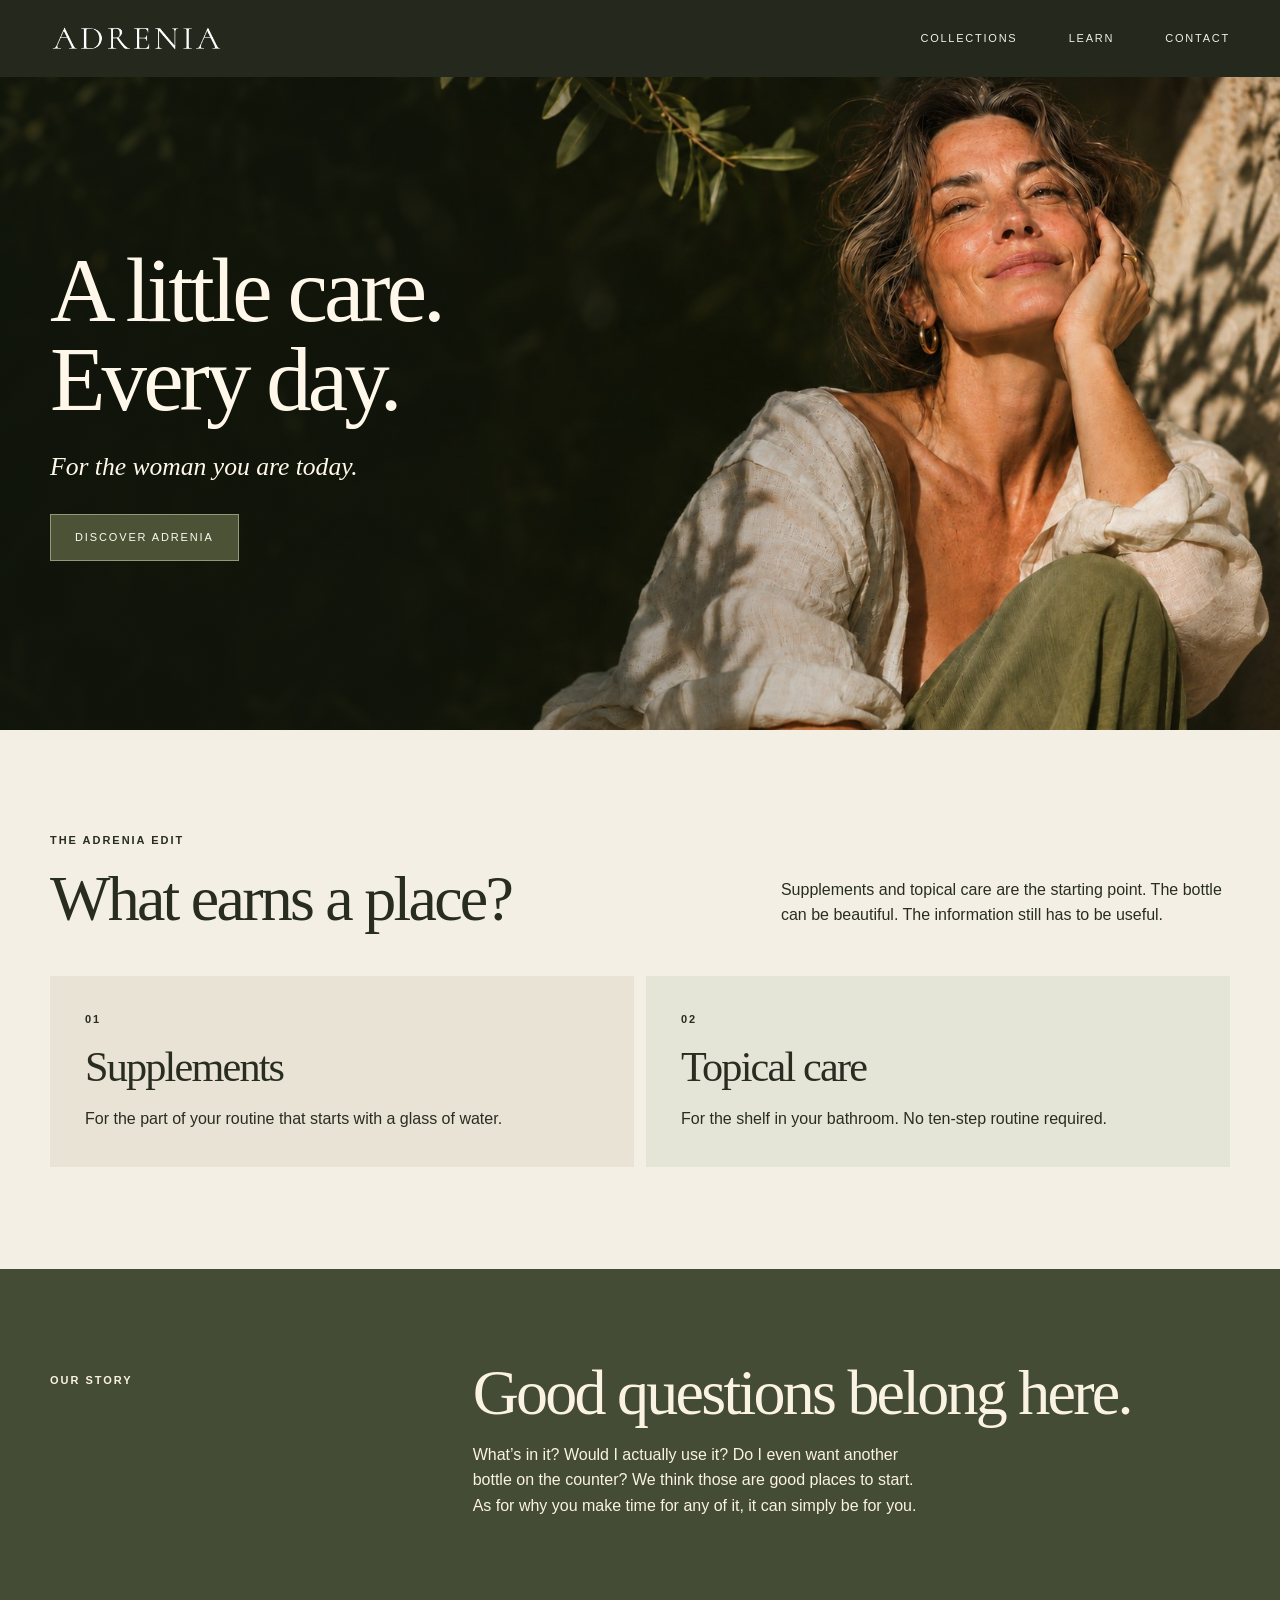
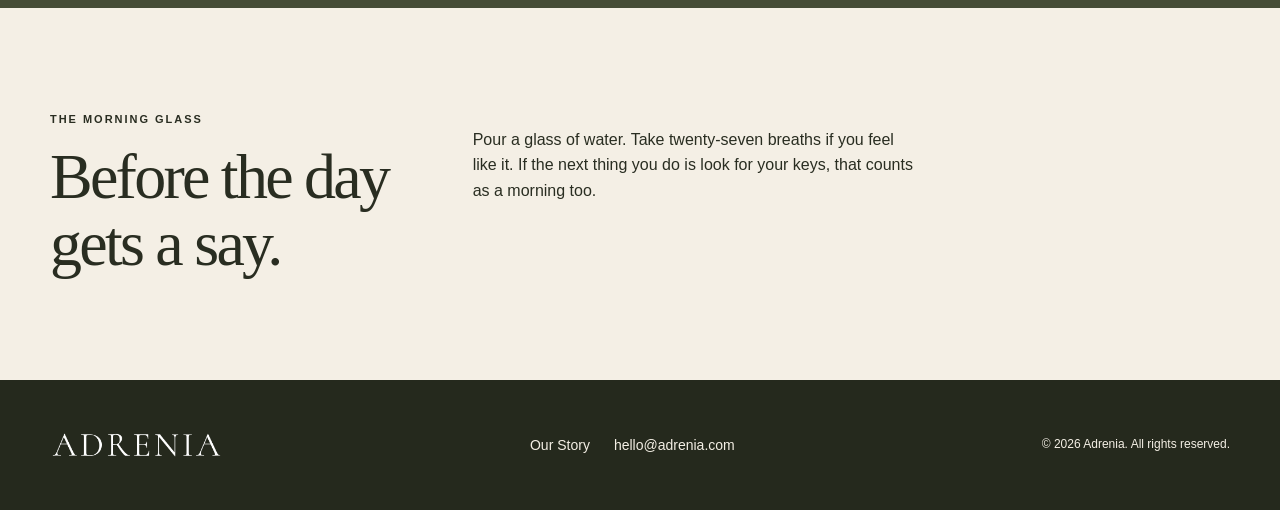
==== public/index.html @ 88842a72 "Add Adrenia temporary brand site for Cloudflare Pages" ====
<!doctype html>
<html lang="en">
<head>
<meta charset="utf-8">
<meta name="viewport" content="width=device-width, initial-scale=1">
<meta name="description" content="Adrenia. Everyday supplements and topical care, for the woman you are today.">
<meta name="robots" content="noindex, follow">
<meta name="theme-color" content="#25291d">
<title>Adrenia | A little care. Every day.</title>
<link rel="stylesheet" href="./style.css">
</head>
<body>
<a class="skip" href="#main">Skip to content</a>
<header class="site-header">
<div class="wrap masthead">
<a class="brand" href="#main" aria-label="Adrenia home"><img src="./assets/adrenia.png" alt="Adrenia"></a>
<nav aria-label="Main navigation"><a href="#collection">Collections</a><a href="#ritual">Learn</a><a href="#contact">Contact</a></nav>
</div>
</header>
<main id="main">
<section class="hero" aria-labelledby="headline">
<img class="hero-image" src="./assets/hero.jpg" alt="" width="1672" height="941" fetchpriority="high">
<div class="wrap hero-inner">
<h1 id="headline">A little care.<br>Every day.</h1>
<p>For the woman you are today.</p>
<a class="button" href="#collection">Discover Adrenia</a>
</div>
</section>
<section class="wrap collection" id="collection">
<section class="intro" aria-labelledby="edit"><p class="eyebrow">The Adrenia edit</p><h2 id="edit">What earns a place?</h2><p>Supplements and topical care are the starting point. The bottle can be beautiful. The information still has to be useful.</p></section>
<div class="categories"><article><p class="eyebrow">01</p><h3>Supplements</h3><p>For the part of your routine that starts with a glass of water.</p></article><article><p class="eyebrow">02</p><h3>Topical care</h3><p>For the shelf in your bathroom. No ten-step routine required.</p></article></div>
</section>
<section class="story" id="story"><div class="wrap story-inner"><p class="eyebrow">Our Story</p><div><h2>Good questions belong here.</h2><p>What’s in it? Would I actually use it? Do I even want another bottle on the counter? We think those are good places to start. As for why you make time for any of it, it can simply be for you.</p></div></div></section>
<section class="wrap ritual" id="ritual"><div><p class="eyebrow">The morning glass</p><h2>Before the day gets a say.</h2></div><div><p>Pour a glass of water. Take twenty-seven breaths if you feel like it. If the next thing you do is look for your keys, that counts as a morning too.</p></div></section>
</main>
<footer id="contact"><div class="wrap footer-inner"><a class="brand" href="#main" aria-label="Adrenia home"><img src="./assets/adrenia.png" alt="Adrenia"></a><div><a href="#story">Our Story</a><a href="mailto:hello@adrenia.com">hello@adrenia.com</a></div><small>© 2026 Adrenia. All rights reserved.</small></div></footer>
</body>
</html>
---- public/style.css ----
:root{--paper:#f4efe5;--ink:#292d21;--deep:#25291d;--olive:#4b5235;--rule:#c9c8b5;--serif:Georgia,"Times New Roman",serif}
*{box-sizing:border-box}html{scroll-padding-top:85px}body{margin:0;background:var(--paper);color:var(--ink);font:16px/1.6 Arial,Helvetica,sans-serif}a{color:inherit}img{display:block;max-width:100%}.wrap{width:min(calc(100% - 100px),1320px);margin-inline:auto}.skip{position:fixed;top:6px;left:6px;z-index:5;padding:8px 12px;background:var(--paper);transform:translateY(-150%)}.skip:focus{transform:none}a:focus-visible{outline:2px solid currentColor;outline-offset:6px}.site-header{position:sticky;top:0;z-index:3;background:var(--deep);color:var(--paper)}.masthead{display:flex;align-items:center;justify-content:space-between;min-height:77px;gap:24px}.brand{display:block;width:173px;flex-shrink:0}.masthead nav,.footer-inner>div{display:flex;gap:clamp(19px,4vw,58px);align-items:center}.masthead nav a,.footer-inner a{text-decoration:none}.masthead nav a{font-size:11px;text-transform:uppercase;letter-spacing:.16em}.masthead nav a:hover,.footer-inner a:hover{text-decoration:underline;text-underline-offset:.35em}
.hero{position:relative;display:grid;align-items:center;min-height:clamp(540px,51vw,745px);isolation:isolate;color:#fff8ea;background:var(--deep)}.hero-image,.hero::after{position:absolute;inset:0;width:100%;height:100%;z-index:-1}.hero-image{object-fit:cover;object-position:center 42%}.hero::after{content:"";background:linear-gradient(90deg,#10150bdd,transparent 79%)}.hero-inner{padding-block:80px}.hero h1,h2,h3{font-family:var(--serif);font-weight:400;letter-spacing:-.043em;margin:0}.hero h1{font-size:clamp(62px,7.1vw,112px);line-height:.99}.hero p{font:italic clamp(20px,2vw,27px)/1.3 var(--serif);margin:25px 0 30px}.button{display:inline-block;background:var(--olive);color:#fffaf0;border:1px solid #929977;text-decoration:none;padding:14px 24px;font-size:11px;text-transform:uppercase;letter-spacing:.17em}.button:hover{background:#606948}.eyebrow{font-size:11px;text-transform:uppercase;letter-spacing:.18em;margin:0 0 15px;font-weight:600}
h2{font-size:clamp(39px,5vw,72px);line-height:1.05}h3{font-size:clamp(30px,3.3vw,48px);line-height:1.1}p{max-width:50ch}.collection,.ritual{padding-block:clamp(60px,8vw,108px)}.intro{display:grid;grid-template-columns:1fr minmax(250px,.65fr);column-gap:40px;align-items:end}.intro .eyebrow{grid-column:1/-1}.intro>p:last-child{margin:0 0 4px}.categories{display:grid;grid-template-columns:1fr 1fr;gap:12px;margin-top:44px}.categories article{padding:35px;background:#e8e3d4}.categories article:nth-child(2){background:#e4e5d7}.categories article p:last-child{margin-bottom:0}.story{background:#454c36;color:#faf2e3}.story-inner,.ritual{display:grid;grid-template-columns:1fr 2fr;gap:44px;align-items:start}.story-inner{padding-block:clamp(55px,7vw,92px)}.story-inner p,.ritual p:not(.eyebrow){margin-bottom:0}.story-inner>.eyebrow{padding-top:13px}footer{background:var(--deep);color:var(--paper)}.footer-inner{min-height:130px;padding-block:32px;display:flex;gap:24px;align-items:center;justify-content:space-between}.footer-inner small{font-size:12px}.footer-inner>div{gap:24px;font-size:14px}
@media(max-width:720px){html{scroll-padding-top:68px}.wrap{width:calc(100% - 42px)}.masthead{min-height:65px;gap:13px}.brand{width:115px}.masthead nav{gap:13px}.masthead nav a{font-size:9px;letter-spacing:.07em}.hero{min-height:640px;align-items:end}.hero-image{object-position:68% center}.hero::after{background:linear-gradient(0deg,#13180ff5 5%,#13180f80 44%,transparent 78%)}.hero-inner{padding-bottom:52px}.hero h1{font-size:clamp(51px,12vw,72px)}.intro,.story-inner,.ritual{display:block}.intro>p:last-child{margin-top:17px}.categories{grid-template-columns:1fr;margin-top:30px}.categories article{padding:26px}.footer-inner{flex-wrap:wrap;justify-content:flex-start}.footer-inner small{flex-basis:100%}}
@media(max-width:360px){.masthead nav{gap:9px}.masthead .brand{width:95px}}
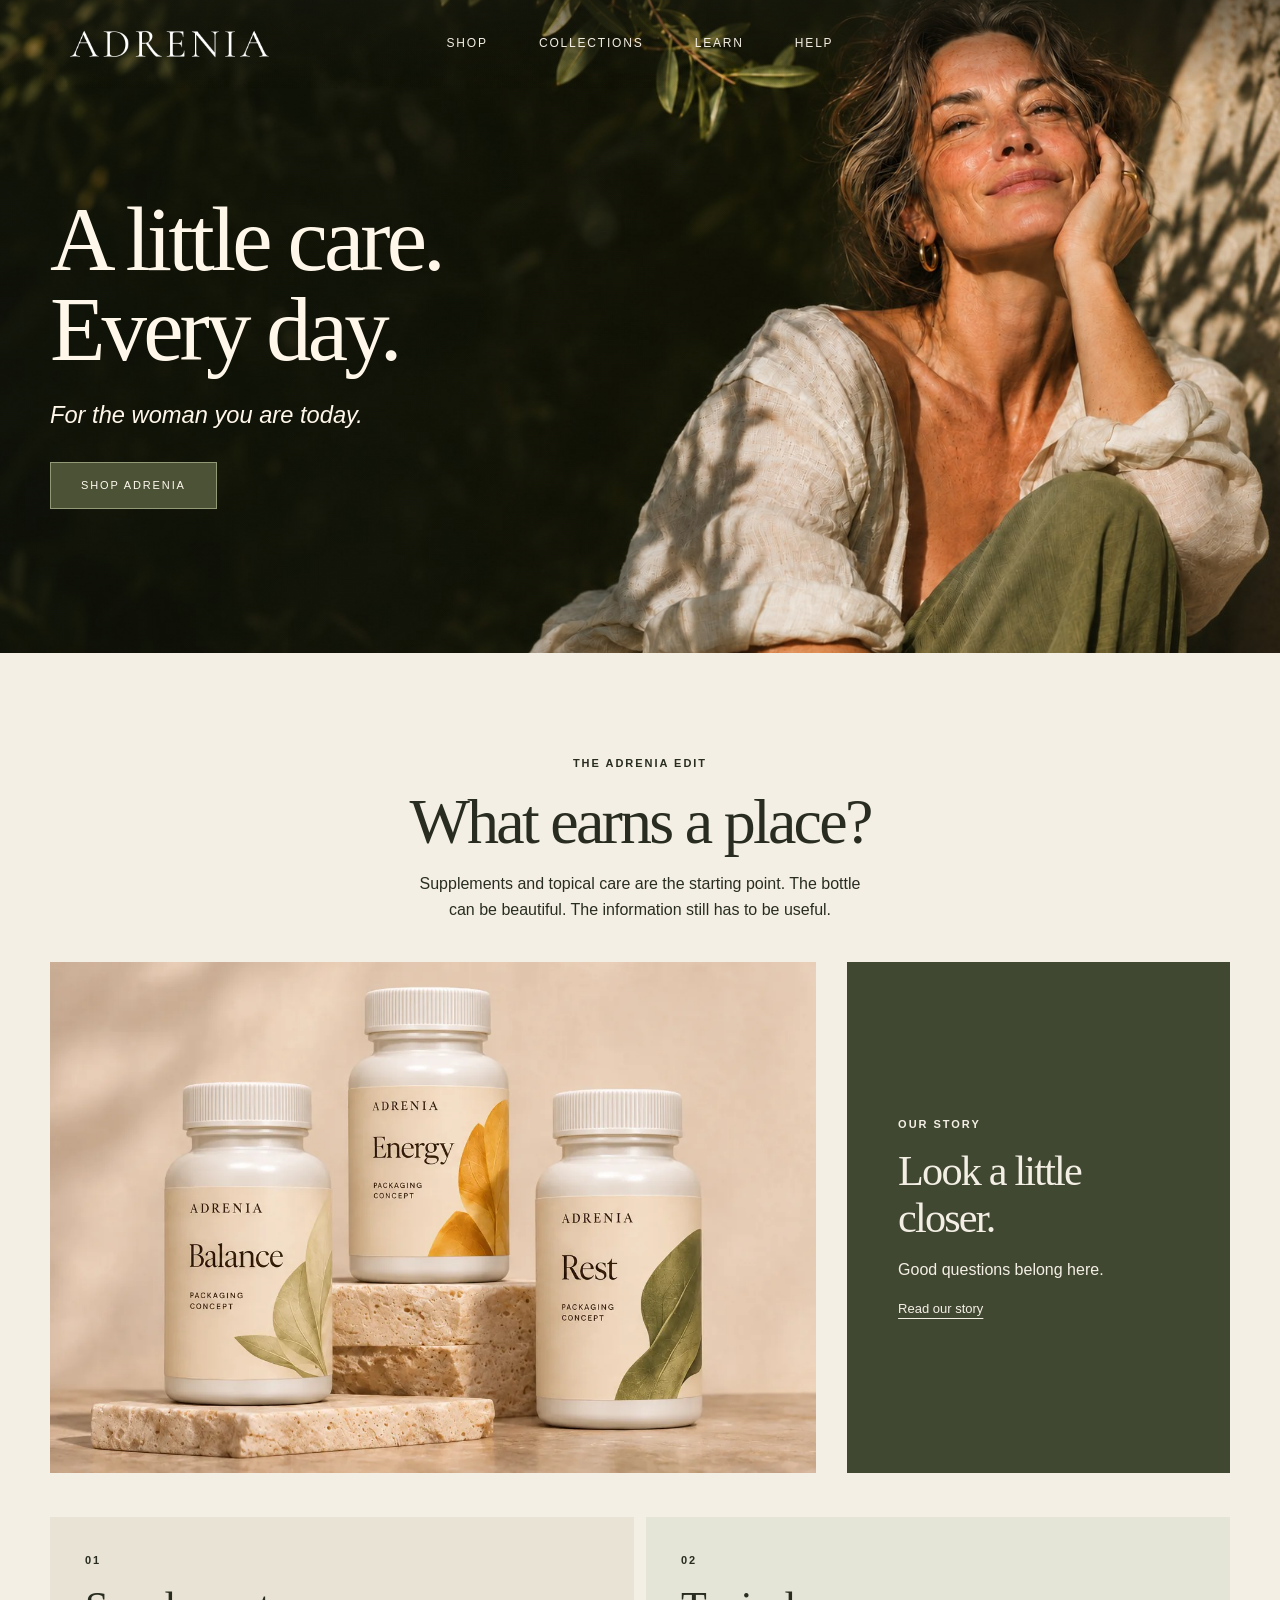
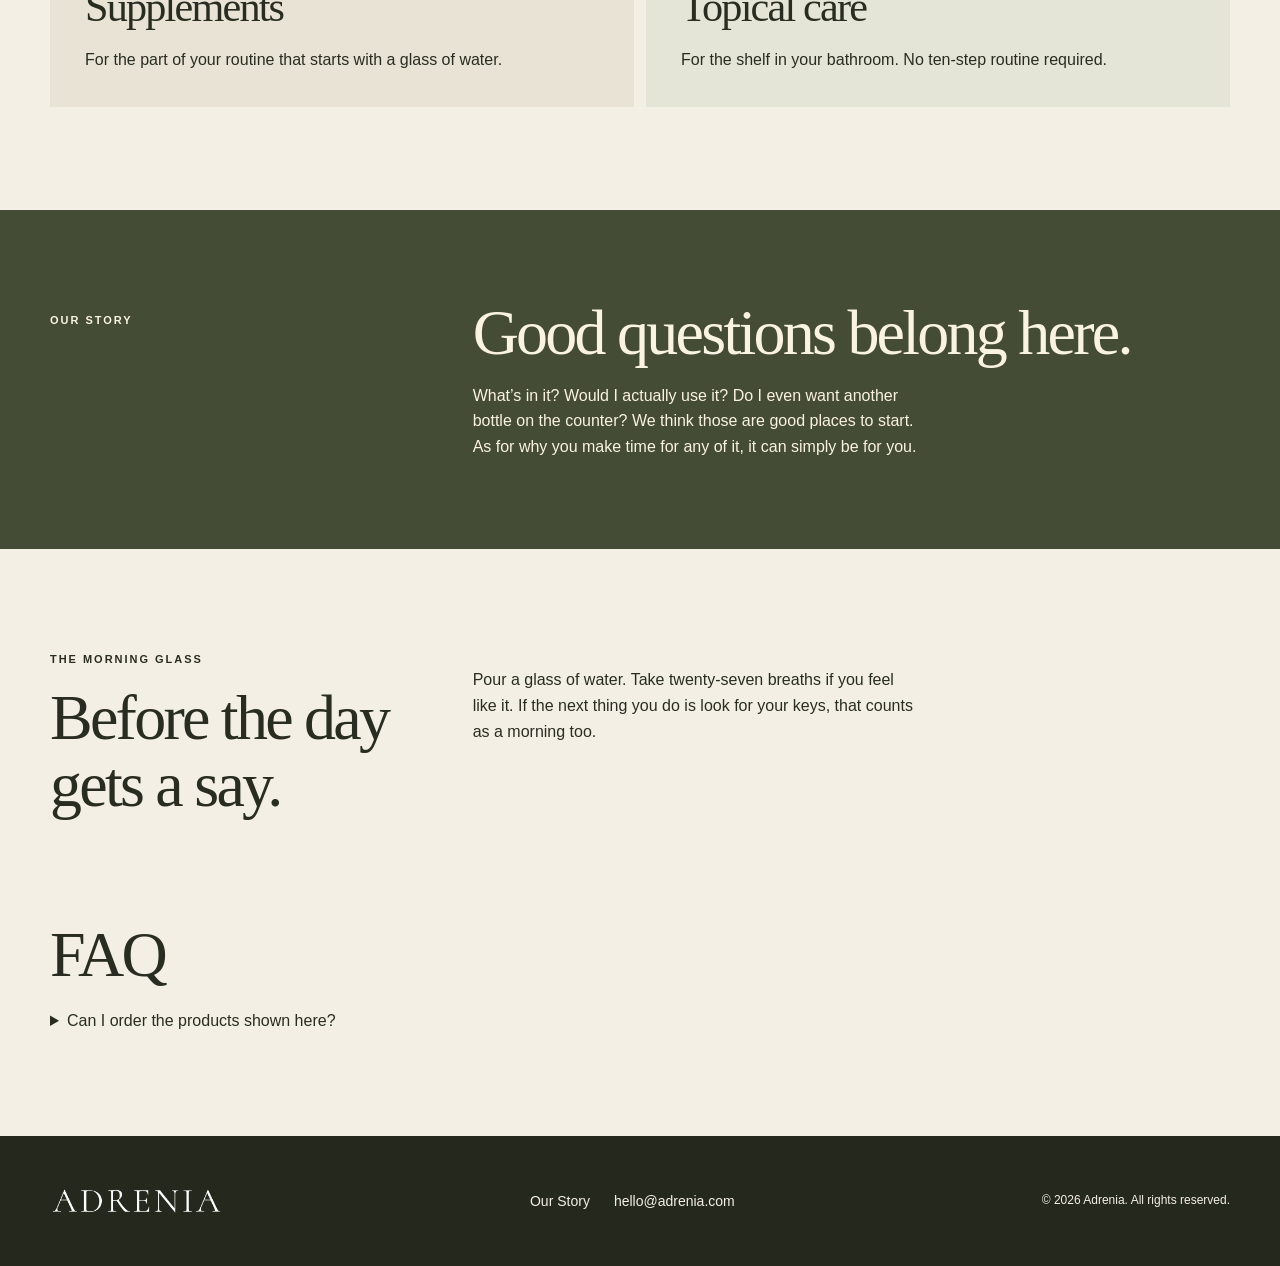
==== commit 3b0541a7: "Restore Adrenia overlay navigation and original packaging mockups" ====
--- a/public/index.html
+++ b/public/index.html
@@ -8,13 +8,19 @@
 <meta name="theme-color" content="#25291d">
 <title>Adrenia | A little care. Every day.</title>
 <link rel="stylesheet" href="./style.css">
+<script defer src="./site.js"></script>
 </head>
 <body>
 <a class="skip" href="#main">Skip to content</a>
 <header class="site-header">
 <div class="wrap masthead">
-<a class="brand" href="#main" aria-label="Adrenia home"><img src="./assets/adrenia.png" alt="Adrenia"></a>
-<nav aria-label="Main navigation"><a href="#collection">Collections</a><a href="#ritual">Learn</a><a href="#contact">Contact</a></nav>
+<a class="brand" href="#main" aria-label="Adrenia home"><img class="logo-light" src="./assets/adrenia.png" alt="Adrenia"><img class="logo-dark" src="./assets/adrenia-olive.png" alt="" aria-hidden="true"></a>
+<nav aria-label="Main navigation">
+<a href="#collection">Shop</a>
+<details><summary>Collections</summary><div class="menu-panel"><a href="#supplements">Supplements</a><a href="#topical-care">Topical care</a></div></details>
+<details><summary>Learn</summary><div class="menu-panel"><a href="#story">Our Story</a><a href="#ritual">The Morning Glass</a></div></details>
+<details><summary>Help</summary><div class="menu-panel"><a href="#faq">FAQ</a><a href="#contact">Contact</a></div></details>
+</nav>
 </div>
 </header>
 <main id="main">
@@ -23,15 +29,20 @@
 <div class="wrap hero-inner">
 <h1 id="headline">A little care.<br>Every day.</h1>
 <p>For the woman you are today.</p>
-<a class="button" href="#collection">Discover Adrenia</a>
+<a class="button" href="#collection">Shop Adrenia</a>
 </div>
 </section>
 <section class="wrap collection" id="collection">
 <section class="intro" aria-labelledby="edit"><p class="eyebrow">The Adrenia edit</p><h2 id="edit">What earns a place?</h2><p>Supplements and topical care are the starting point. The bottle can be beautiful. The information still has to be useful.</p></section>
-<div class="categories"><article><p class="eyebrow">01</p><h3>Supplements</h3><p>For the part of your routine that starts with a glass of water.</p></article><article><p class="eyebrow">02</p><h3>Topical care</h3><p>For the shelf in your bathroom. No ten-step routine required.</p></article></div>
+<div class="concepts" id="supplements">
+<figure><img src="./assets/balance-energy-rest.webp" alt="Adrenia Balance, Energy and Rest packaging mockups, with white bottles and caps on travertine" width="1250" height="833"></figure>
+<aside><p class="eyebrow">Our Story</p><h3>Look a little closer.</h3><p>Good questions belong here.</p><a href="#story">Read our story</a></aside>
+</div>
+<div class="categories"><article><p class="eyebrow">01</p><h3>Supplements</h3><p>For the part of your routine that starts with a glass of water.</p></article><article id="topical-care"><p class="eyebrow">02</p><h3>Topical care</h3><p>For the shelf in your bathroom. No ten-step routine required.</p></article></div>
 </section>
 <section class="story" id="story"><div class="wrap story-inner"><p class="eyebrow">Our Story</p><div><h2>Good questions belong here.</h2><p>What’s in it? Would I actually use it? Do I even want another bottle on the counter? We think those are good places to start. As for why you make time for any of it, it can simply be for you.</p></div></div></section>
 <section class="wrap ritual" id="ritual"><div><p class="eyebrow">The morning glass</p><h2>Before the day gets a say.</h2></div><div><p>Pour a glass of water. Take twenty-seven breaths if you feel like it. If the next thing you do is look for your keys, that counts as a morning too.</p></div></section>
+<section class="wrap faq" id="faq"><h2>FAQ</h2><details><summary>Can I order the products shown here?</summary><p>Not yet. The bottles are a preview of the Adrenia packaging.</p></details></section>
 </main>
 <footer id="contact"><div class="wrap footer-inner"><a class="brand" href="#main" aria-label="Adrenia home"><img src="./assets/adrenia.png" alt="Adrenia"></a><div><a href="#story">Our Story</a><a href="mailto:hello@adrenia.com">hello@adrenia.com</a></div><small>© 2026 Adrenia. All rights reserved.</small></div></footer>
 </body>
--- a/public/style.css
+++ b/public/style.css
@@ -4,3 +4,59 @@
 h2{font-size:clamp(39px,5vw,72px);line-height:1.05}h3{font-size:clamp(30px,3.3vw,48px);line-height:1.1}p{max-width:50ch}.collection,.ritual{padding-block:clamp(60px,8vw,108px)}.intro{display:grid;grid-template-columns:1fr minmax(250px,.65fr);column-gap:40px;align-items:end}.intro .eyebrow{grid-column:1/-1}.intro>p:last-child{margin:0 0 4px}.categories{display:grid;grid-template-columns:1fr 1fr;gap:12px;margin-top:44px}.categories article{padding:35px;background:#e8e3d4}.categories article:nth-child(2){background:#e4e5d7}.categories article p:last-child{margin-bottom:0}.story{background:#454c36;color:#faf2e3}.story-inner,.ritual{display:grid;grid-template-columns:1fr 2fr;gap:44px;align-items:start}.story-inner{padding-block:clamp(55px,7vw,92px)}.story-inner p,.ritual p:not(.eyebrow){margin-bottom:0}.story-inner>.eyebrow{padding-top:13px}footer{background:var(--deep);color:var(--paper)}.footer-inner{min-height:130px;padding-block:32px;display:flex;gap:24px;align-items:center;justify-content:space-between}.footer-inner small{font-size:12px}.footer-inner>div{gap:24px;font-size:14px}
 @media(max-width:720px){html{scroll-padding-top:68px}.wrap{width:calc(100% - 42px)}.masthead{min-height:65px;gap:13px}.brand{width:115px}.masthead nav{gap:13px}.masthead nav a{font-size:9px;letter-spacing:.07em}.hero{min-height:640px;align-items:end}.hero-image{object-position:68% center}.hero::after{background:linear-gradient(0deg,#13180ff5 5%,#13180f80 44%,transparent 78%)}.hero-inner{padding-bottom:52px}.hero h1{font-size:clamp(51px,12vw,72px)}.intro,.story-inner,.ritual{display:block}.intro>p:last-child{margin-top:17px}.categories{grid-template-columns:1fr;margin-top:30px}.categories article{padding:26px}.footer-inner{flex-wrap:wrap;justify-content:flex-start}.footer-inner small{flex-basis:100%}}
 @media(max-width:360px){.masthead nav{gap:9px}.masthead .brand{width:95px}}
+
+/* Overlay masthead and editorial collection */
+html{scroll-padding-top:116px}
+.site-header{position:fixed;inset:0 0 auto;z-index:4;padding:10px 0;background:linear-gradient(#191a1080,transparent);color:var(--paper)}
+.site-header.is-scrolled,.site-header:has(details[open]){background:none}
+.masthead{width:min(1600px,calc(100% - 7vw));min-height:68px;position:relative;display:grid;grid-template-columns:1fr auto 1fr;gap:20px;padding:0 22px;border-radius:16px;transition:background .18s,color .18s}
+.masthead .brand{width:clamp(146px,16vw,205px)}
+.logo-dark{display:none}
+.masthead nav{grid-column:2;justify-content:center;gap:clamp(20px,4vw,58px)}
+.masthead nav a,.masthead summary{font:500 12px/1.3 var(--sans,Arial),sans-serif;text-transform:uppercase;letter-spacing:.15em;white-space:nowrap}
+.masthead summary{list-style:none;cursor:pointer}
+.masthead summary::-webkit-details-marker{display:none}
+.masthead summary:focus-visible{outline:2px solid currentColor;outline-offset:5px}
+.masthead summary:hover{text-decoration:underline;text-underline-offset:.35em}
+:is(.is-scrolled .masthead,.masthead:focus-within,.masthead:has(details[open])){background:#f3efe5;color:#35372b}
+:is(.is-scrolled .masthead,.masthead:focus-within,.masthead:has(details[open])) .logo-light{display:none}
+:is(.is-scrolled .masthead,.masthead:focus-within,.masthead:has(details[open])) .logo-dark{display:block}
+@media(hover:hover){
+.masthead:hover{background:#f3efe5;color:#35372b}
+.masthead:hover .logo-light{display:none}
+.masthead:hover .logo-dark{display:block}
+}
+.masthead:has(details[open]){border-radius:16px 16px 0 0}
+.masthead details[open]>.menu-panel{position:absolute;inset:100% 0 auto;background:#f3efe5;color:#35372b;border-radius:0 0 16px 16px;padding:20px 16px 25px;display:flex;justify-content:center;gap:clamp(18px,4vw,44px);box-shadow:0 16px 24px #12150b20}
+.hero .wrap,.collection,.ritual,.story-inner,.faq{width:min(calc(100% - 100px),1450px)}
+.hero-image{object-position:right center}
+.hero::after{background:linear-gradient(90deg,#10150b60,transparent 66%)}
+.hero-inner{padding-block:116px 65px}
+.hero p{font:italic clamp(18px,1.85vw,25px)/1.35 var(--sans,Arial),sans-serif}
+.hero .button{text-align:center;padding-inline:30px}
+.intro{text-align:center;display:block}
+.intro>p:last-child{margin:16px auto 0}
+.intro .eyebrow{margin-inline:auto}
+.concepts{display:grid;grid-template-columns:minmax(0,2fr) minmax(0,1fr);gap:clamp(16px,2.4vw,36px);align-items:stretch;margin-top:40px}
+.concepts figure{margin:0}
+.concepts img{width:100%;height:auto}
+.concepts aside{background:#414832;color:var(--paper);padding:clamp(24px,4vw,60px);display:flex;align-items:flex-start;justify-content:center;flex-direction:column}
+.concepts aside a{font-size:13px;text-underline-offset:.35em}
+.faq{padding-block:0 clamp(56px,8vw,106px)}
+.faq details{margin-top:20px}
+.faq summary{cursor:pointer}
+@media(max-width:850px){
+.masthead{width:calc(100% - 28px);grid-template-columns:1fr;justify-items:center;gap:13px;padding:13px 8px}
+.masthead .brand{width:147px}
+.masthead nav{grid-column:1;gap:clamp(15px,5vw,38px)}
+.masthead nav a,.masthead summary{font-size:10px;letter-spacing:.08em}
+.hero .wrap,.collection,.ritual,.story-inner,.faq{width:calc(100% - 42px)}
+}
+@media(max-width:720px){
+.hero-image{object-position:79% center}
+.hero::after{background:linear-gradient(0deg,#13180fe8 5%,#13180f83 38%,transparent 78%)}
+.hero-inner{padding-bottom:48px}
+.concepts{grid-template-columns:1fr;margin-top:29px}
+.concepts aside{padding:29px 25px}
+}
+@media(prefers-reduced-motion:reduce){.masthead{transition:none}}
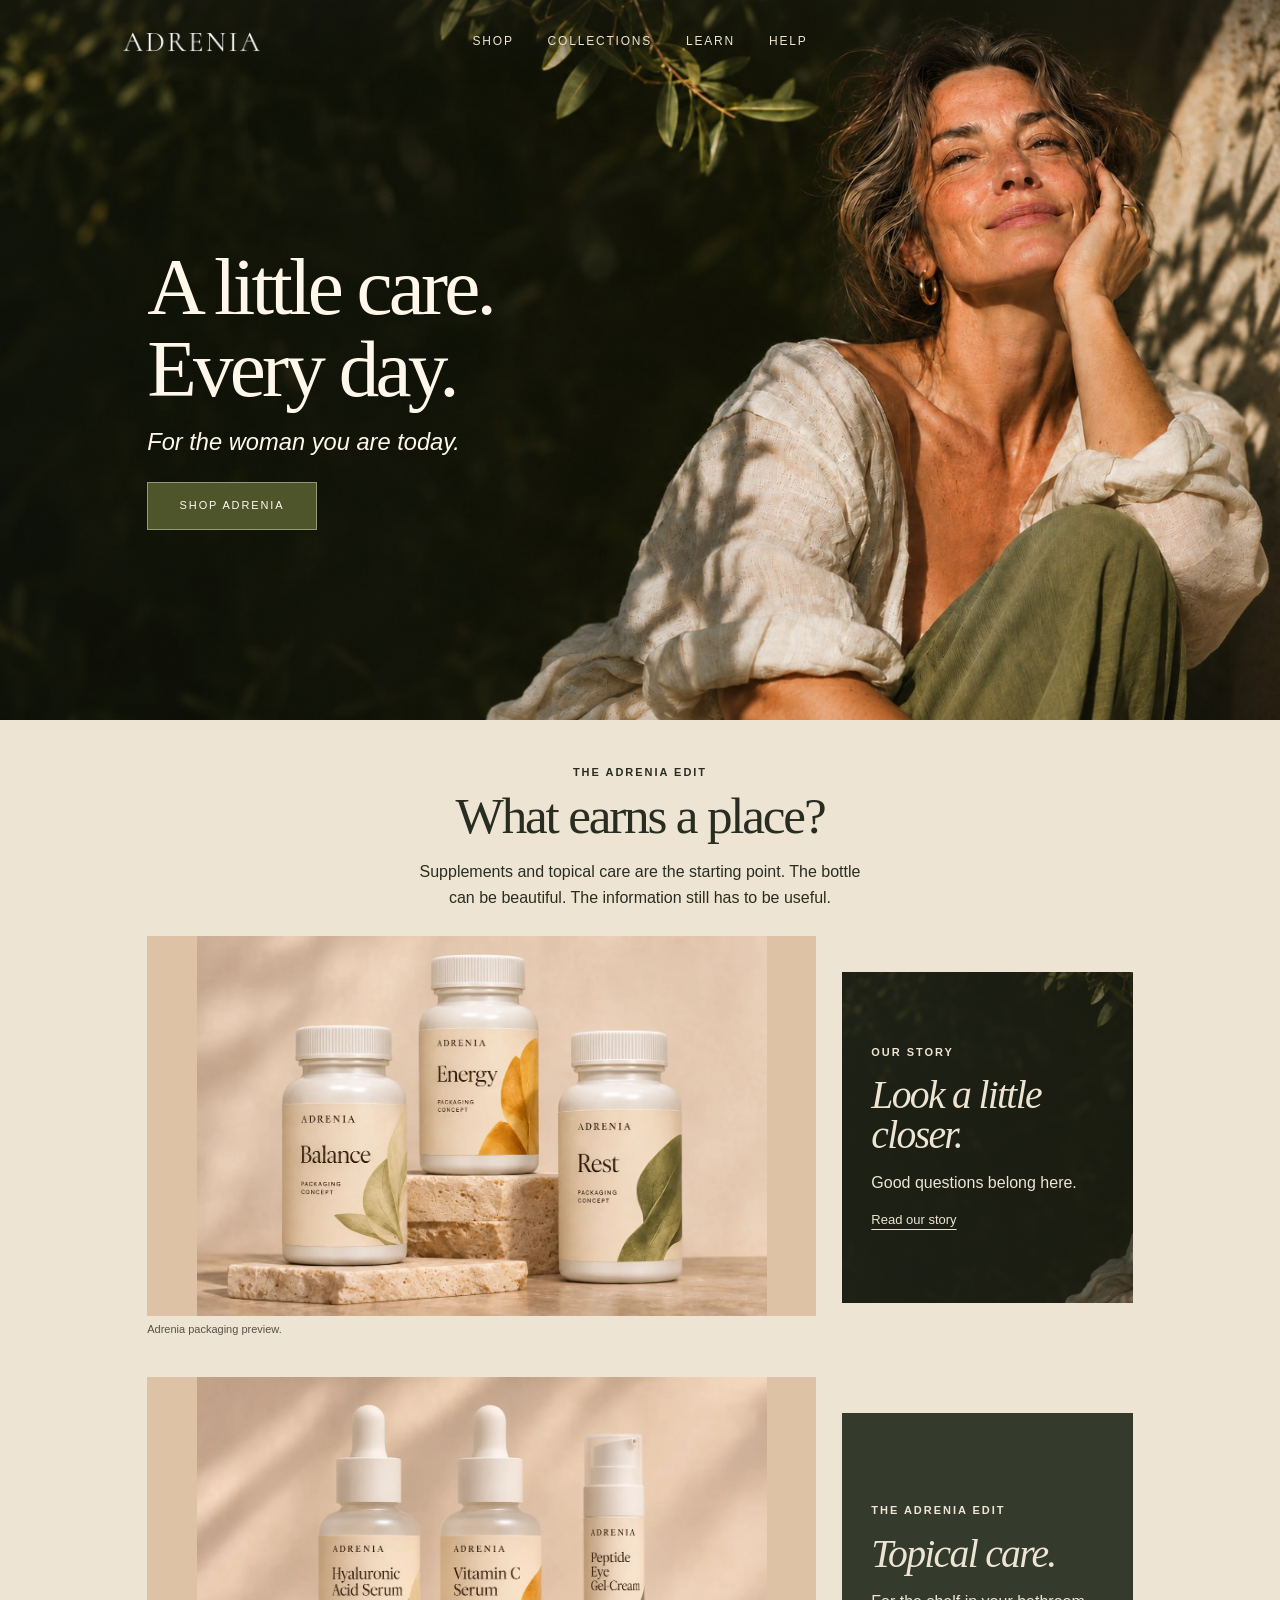
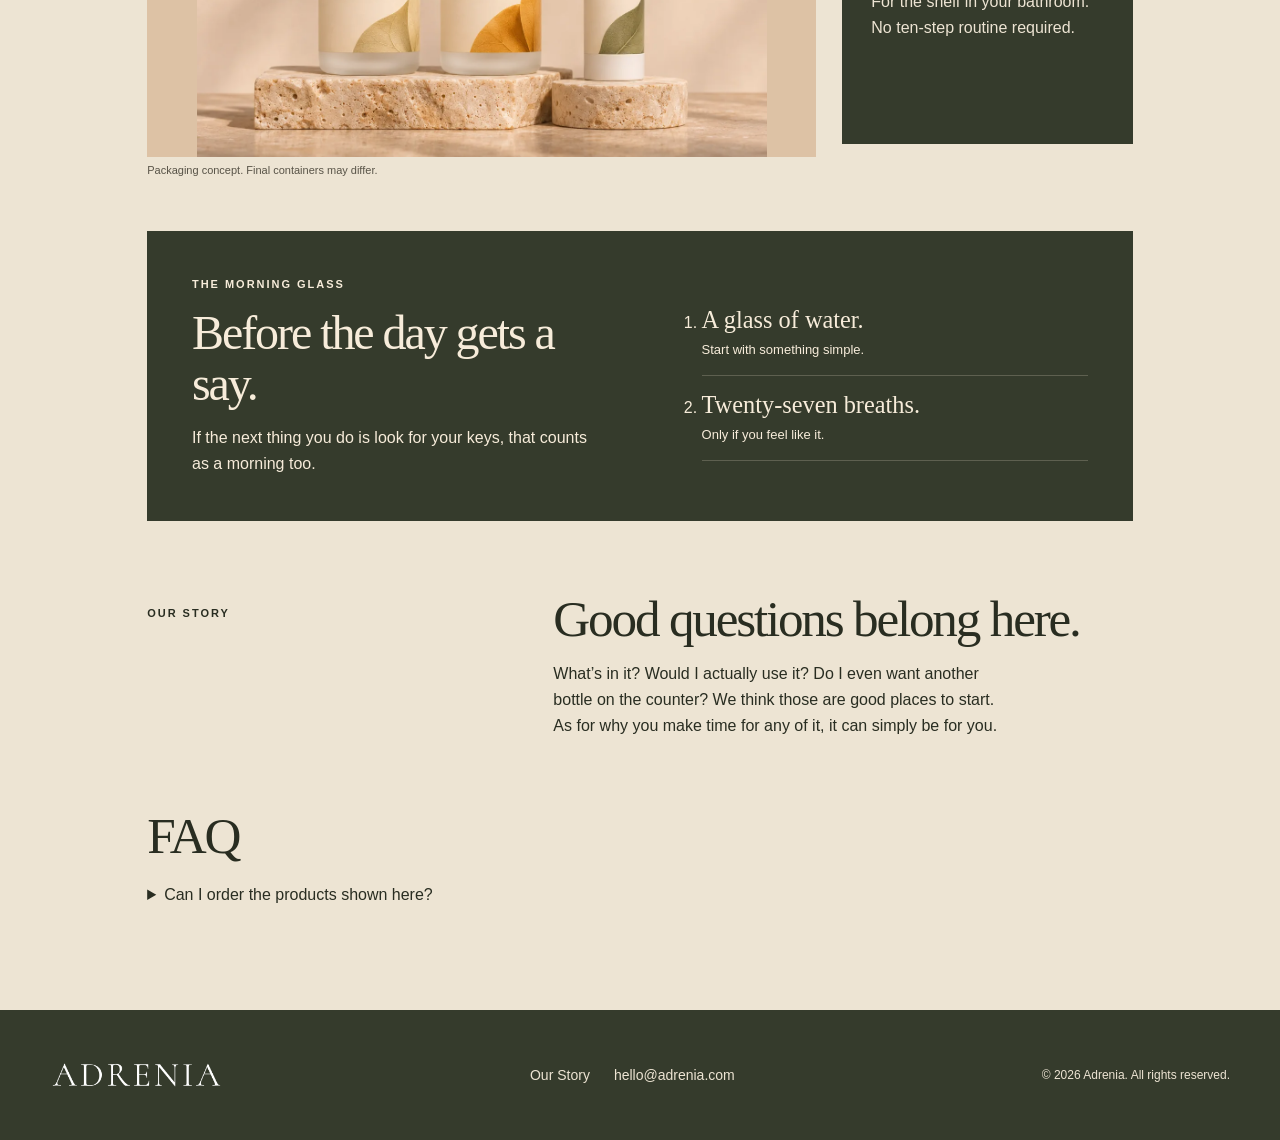
==== commit 6a79d437: "Match Adrenia Shopify proportions and add original topline mockup" ====
--- a/public/index.html
+++ b/public/index.html
@@ -35,13 +35,16 @@
 <section class="wrap collection" id="collection">
 <section class="intro" aria-labelledby="edit"><p class="eyebrow">The Adrenia edit</p><h2 id="edit">What earns a place?</h2><p>Supplements and topical care are the starting point. The bottle can be beautiful. The information still has to be useful.</p></section>
 <div class="concepts" id="supplements">
-<figure><img src="./assets/balance-energy-rest.webp" alt="Adrenia Balance, Energy and Rest packaging mockups, with white bottles and caps on travertine" width="1250" height="833"></figure>
+<figure><img src="./assets/balance-energy-rest.webp" alt="Adrenia Balance, Energy and Rest packaging mockups, with white bottles and caps on travertine" width="1250" height="833"><figcaption>Adrenia packaging preview.</figcaption></figure>
 <aside><p class="eyebrow">Our Story</p><h3>Look a little closer.</h3><p>Good questions belong here.</p><a href="#story">Read our story</a></aside>
 </div>
-<div class="categories"><article><p class="eyebrow">01</p><h3>Supplements</h3><p>For the part of your routine that starts with a glass of water.</p></article><article id="topical-care"><p class="eyebrow">02</p><h3>Topical care</h3><p>For the shelf in your bathroom. No ten-step routine required.</p></article></div>
+<div class="concepts topical" id="topical-care">
+<figure><img src="./assets/adrenia-topicals.webp" alt="Adrenia concept labels for Hyaluronic Acid Serum, Vitamin C Serum, and Peptide Eye Gel-Cream on cream-colored bottles" width="1250" height="833" loading="lazy"><figcaption>Packaging concept. Final containers may differ.</figcaption></figure>
+<aside><p class="eyebrow">The Adrenia edit</p><h3>Topical care.</h3><p>For the shelf in your bathroom. No ten-step routine required.</p></aside>
+</div>
 </section>
+<section class="wrap ritual" id="ritual"><div><p class="eyebrow">The morning glass</p><h2>Before the day gets a say.</h2><p>If the next thing you do is look for your keys, that counts as a morning too.</p></div><ol><li><strong>A glass of water.</strong><span>Start with something simple.</span></li><li><strong>Twenty-seven breaths.</strong><span>Only if you feel like it.</span></li></ol></section>
 <section class="story" id="story"><div class="wrap story-inner"><p class="eyebrow">Our Story</p><div><h2>Good questions belong here.</h2><p>What’s in it? Would I actually use it? Do I even want another bottle on the counter? We think those are good places to start. As for why you make time for any of it, it can simply be for you.</p></div></div></section>
-<section class="wrap ritual" id="ritual"><div><p class="eyebrow">The morning glass</p><h2>Before the day gets a say.</h2></div><div><p>Pour a glass of water. Take twenty-seven breaths if you feel like it. If the next thing you do is look for your keys, that counts as a morning too.</p></div></section>
 <section class="wrap faq" id="faq"><h2>FAQ</h2><details><summary>Can I order the products shown here?</summary><p>Not yet. The bottles are a preview of the Adrenia packaging.</p></details></section>
 </main>
 <footer id="contact"><div class="wrap footer-inner"><a class="brand" href="#main" aria-label="Adrenia home"><img src="./assets/adrenia.png" alt="Adrenia"></a><div><a href="#story">Our Story</a><a href="mailto:hello@adrenia.com">hello@adrenia.com</a></div><small>© 2026 Adrenia. All rights reserved.</small></div></footer>
--- a/public/style.css
+++ b/public/style.css
@@ -60,3 +60,48 @@
 .concepts aside{padding:29px 25px}
 }
 @media(prefers-reduced-motion:reduce){.masthead{transition:none}}
+
+/* Match the Shopify reference's framing: full photo, inset editorial panels. */
+:root{--paper:#ede4d3;--feature:#353b2c}
+@media(min-width:851px){
+  .hero{min-height:0;aspect-ratio:1672 / 941}
+  .hero-image{object-position:center}
+  .hero-inner{padding-block:55px 0}
+  .hero h1{font-size:clamp(54px,6.35vw,142px);line-height:1.01;font-weight:400;letter-spacing:-.047em}
+  .hero p{margin:clamp(16px,1.35vw,30px) 0 clamp(18px,1.8vw,38px)}
+  .hero .button{min-width:clamp(143px,13.25vw,230px);background:#4f552a}
+  .masthead{width:min(1680px,83%);min-height:clamp(48px,5vw,86px);padding-inline:12px}
+  .masthead .brand{width:clamp(120px,11vw,213px)}
+  .masthead nav{gap:clamp(21px,2.65vw,55px)}
+  .hero .wrap,.collection,.ritual,.story-inner,.faq{width:min(77%,1560px)}
+}
+.collection{padding-block:clamp(34px,3.4vw,74px) clamp(22px,2.6vw,52px)}
+.intro h2,.story h2,.faq h2{font-size:clamp(37px,4vw,82px)}
+.intro .eyebrow{margin-bottom:8px}
+.concepts{grid-template-columns:minmax(0,2.3fr) minmax(0,1fr);align-items:center;gap:clamp(14px,2vw,38px);margin-top:clamp(20px,2vw,40px)}
+.concepts figure{min-width:0}
+.concepts img{aspect-ratio:1.76;object-fit:contain;background:#ddc2a5}
+.concepts figcaption{padding-top:5px;color:#585347;font-size:11px}
+.concepts aside{min-height:0;aspect-ratio:.88;background:linear-gradient(90deg,#1f2217e6,#2023188c),url('./assets/hero.jpg') left center / auto 100%;padding:clamp(18px,2.3vw,47px)}
+.concepts aside h3{font-size:clamp(28px,3.1vw,65px);font-style:italic;line-height:1}
+.concepts aside p:not(.eyebrow){margin:.9em 0}
+.topical{margin-top:clamp(26px,3vw,65px)}
+.topical aside{background:var(--feature)}
+.ritual{padding:clamp(24px,3.5vw,68px);margin-top:clamp(9px,1.4vw,30px);background:var(--feature);color:#f7ecda;grid-template-columns:1fr 1fr;gap:clamp(28px,6vw,100px);align-items:center}
+.ritual h2{font-size:clamp(36px,3.75vw,72px)}
+.ritual p{color:#f7ecda}
+.ritual ol{margin:0;padding-inline-start:1.45em}
+.ritual li{padding:14px 0;border-bottom:1px solid #f7ecda35}
+.ritual strong,.ritual span{display:block}
+.ritual strong{font:400 clamp(20px,1.9vw,34px)/1.2 var(--serif)}
+.ritual span{margin-top:6px;font-size:13px}
+.story{background:transparent;color:var(--ink)}
+.story-inner{padding-block:clamp(40px,5.5vw,104px);grid-template-columns:1fr 1.6fr}
+body>footer{background:var(--feature)}
+@media(max-width:850px){
+  .concepts{grid-template-columns:1fr}
+  .concepts img{aspect-ratio:auto}
+  .concepts aside{aspect-ratio:auto;min-height:170px}
+  .ritual{display:grid;grid-template-columns:1fr;gap:20px}
+  .story-inner{display:block}
+}
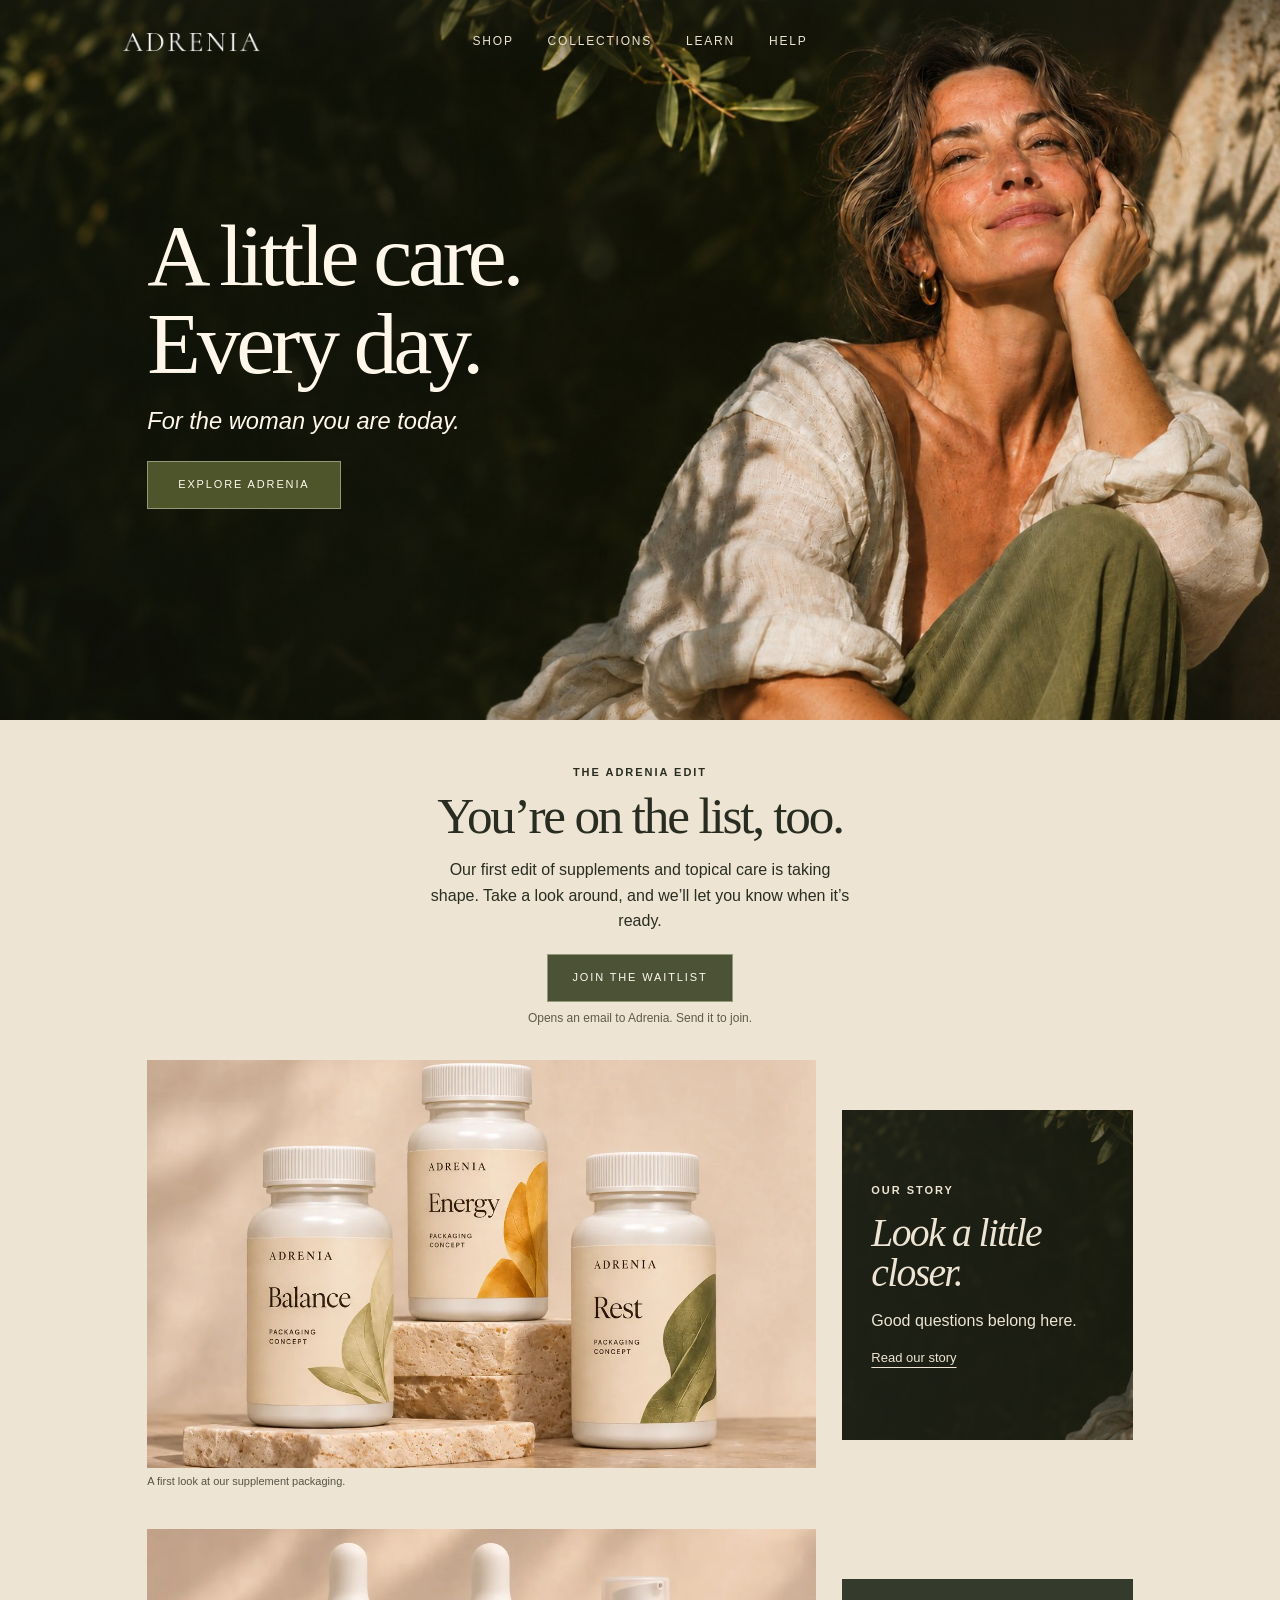
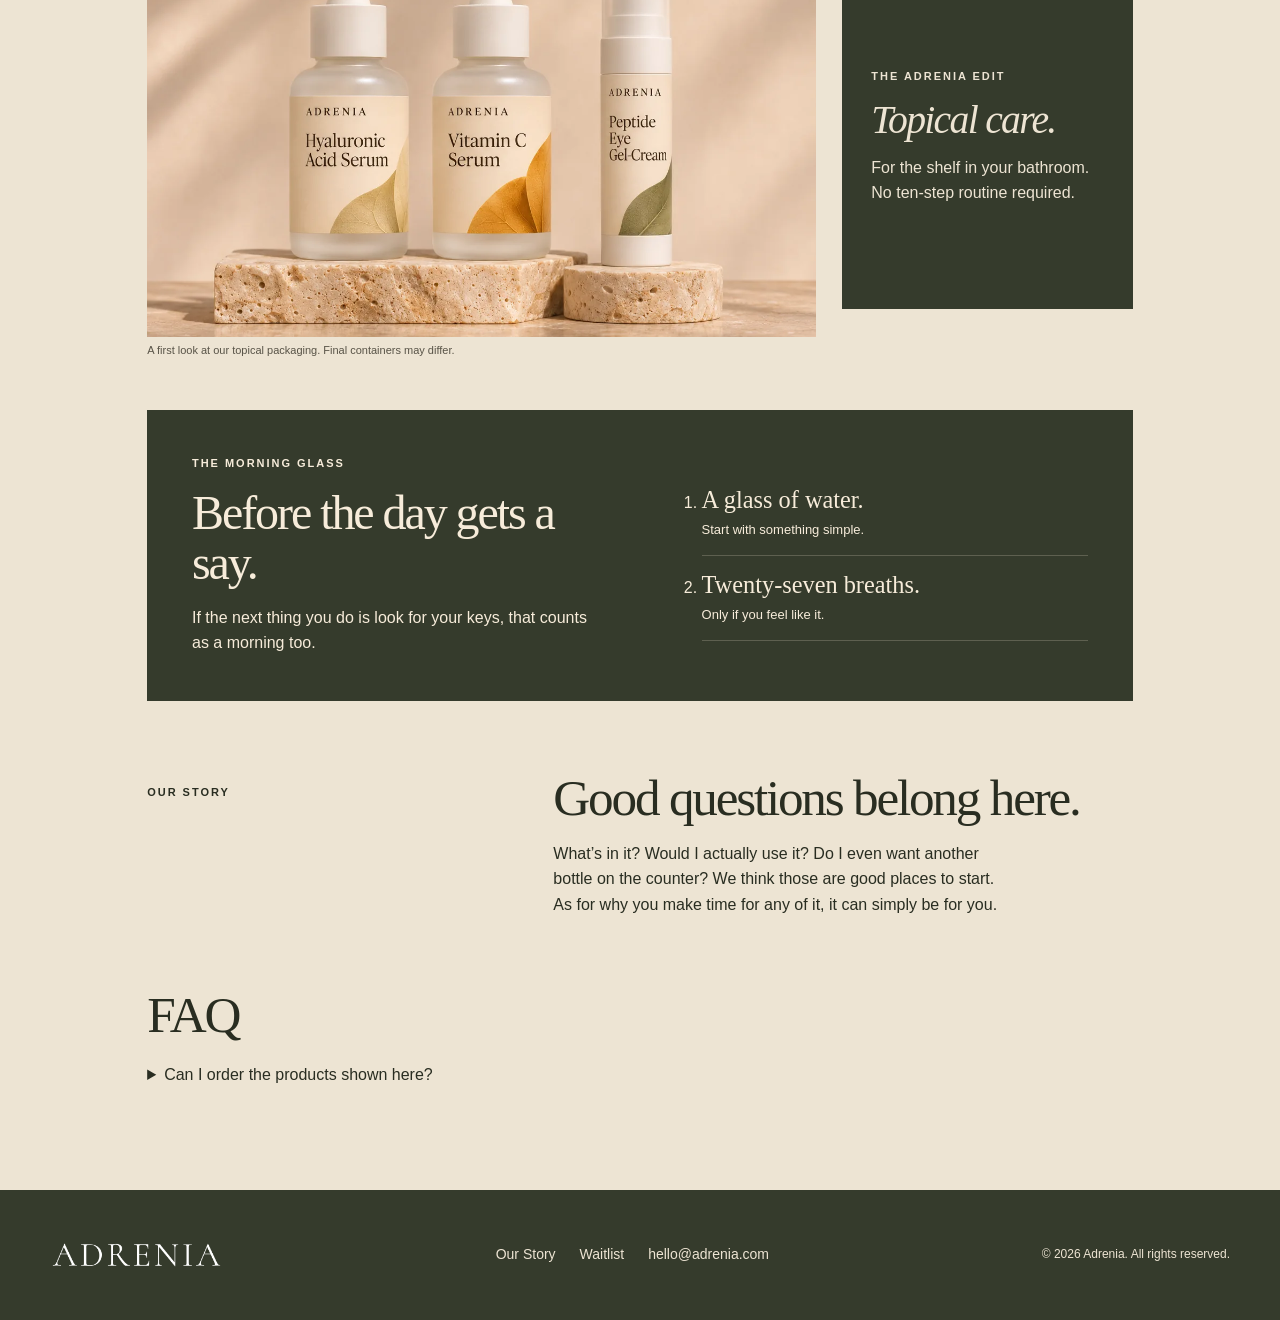
==== commit 4e466297: "Restore the Adrenia list headline and add email waitlist" ====
--- a/public/index.html
+++ b/public/index.html
@@ -29,24 +29,30 @@
 <div class="wrap hero-inner">
 <h1 id="headline">A little care.<br>Every day.</h1>
 <p>For the woman you are today.</p>
-<a class="button" href="#collection">Shop Adrenia</a>
+<a class="button" href="#collection">Explore Adrenia</a>
 </div>
 </section>
 <section class="wrap collection" id="collection">
-<section class="intro" aria-labelledby="edit"><p class="eyebrow">The Adrenia edit</p><h2 id="edit">What earns a place?</h2><p>Supplements and topical care are the starting point. The bottle can be beautiful. The information still has to be useful.</p></section>
+<section class="intro waitlist" id="waitlist" aria-labelledby="edit">
+<p class="eyebrow">The Adrenia edit</p>
+<h2 id="edit">You’re on the list, too.</h2>
+<p>Our first edit of supplements and topical care is taking shape. Take a look around, and we’ll let you know when it’s ready.</p>
+<a class="button" href="mailto:hello@adrenia.com?subject=Adrenia%20waitlist&amp;body=Please%20add%20me%20to%20the%20Adrenia%20waitlist%20and%20email%20me%20about%20the%20first%20collection.">Join the waitlist</a>
+<p class="waitlist-note">Opens an email to Adrenia. Send it to join.</p>
+</section>
 <div class="concepts" id="supplements">
-<figure><img src="./assets/balance-energy-rest.webp" alt="Adrenia Balance, Energy and Rest packaging mockups, with white bottles and caps on travertine" width="1250" height="833"><figcaption>Adrenia packaging preview.</figcaption></figure>
+<figure><img src="./assets/balance-energy-rest.webp" alt="Adrenia Balance, Energy and Rest packaging mockups, with white bottles and caps on travertine" width="1250" height="833"><figcaption>A first look at our supplement packaging.</figcaption></figure>
 <aside><p class="eyebrow">Our Story</p><h3>Look a little closer.</h3><p>Good questions belong here.</p><a href="#story">Read our story</a></aside>
 </div>
 <div class="concepts topical" id="topical-care">
-<figure><img src="./assets/adrenia-topicals.webp" alt="Adrenia concept labels for Hyaluronic Acid Serum, Vitamin C Serum, and Peptide Eye Gel-Cream on cream-colored bottles" width="1250" height="833" loading="lazy"><figcaption>Packaging concept. Final containers may differ.</figcaption></figure>
+<figure><img src="./assets/adrenia-topicals.webp" alt="Adrenia concept labels for Hyaluronic Acid Serum, Vitamin C Serum, and Peptide Eye Gel-Cream on cream-colored bottles" width="1250" height="833" loading="lazy"><figcaption>A first look at our topical packaging. Final containers may differ.</figcaption></figure>
 <aside><p class="eyebrow">The Adrenia edit</p><h3>Topical care.</h3><p>For the shelf in your bathroom. No ten-step routine required.</p></aside>
 </div>
 </section>
 <section class="wrap ritual" id="ritual"><div><p class="eyebrow">The morning glass</p><h2>Before the day gets a say.</h2><p>If the next thing you do is look for your keys, that counts as a morning too.</p></div><ol><li><strong>A glass of water.</strong><span>Start with something simple.</span></li><li><strong>Twenty-seven breaths.</strong><span>Only if you feel like it.</span></li></ol></section>
 <section class="story" id="story"><div class="wrap story-inner"><p class="eyebrow">Our Story</p><div><h2>Good questions belong here.</h2><p>What’s in it? Would I actually use it? Do I even want another bottle on the counter? We think those are good places to start. As for why you make time for any of it, it can simply be for you.</p></div></div></section>
-<section class="wrap faq" id="faq"><h2>FAQ</h2><details><summary>Can I order the products shown here?</summary><p>Not yet. The bottles are a preview of the Adrenia packaging.</p></details></section>
+<section class="wrap faq" id="faq"><h2>FAQ</h2><details><summary>Can I order the products shown here?</summary><p>We’re still putting the first collection together. <a href="#waitlist">Join the waitlist</a> to hear when it’s ready.</p></details></section>
 </main>
-<footer id="contact"><div class="wrap footer-inner"><a class="brand" href="#main" aria-label="Adrenia home"><img src="./assets/adrenia.png" alt="Adrenia"></a><div><a href="#story">Our Story</a><a href="mailto:hello@adrenia.com">hello@adrenia.com</a></div><small>© 2026 Adrenia. All rights reserved.</small></div></footer>
+<footer id="contact"><div class="wrap footer-inner"><a class="brand" href="#main" aria-label="Adrenia home"><img src="./assets/adrenia.png" alt="Adrenia"></a><div><a href="#story">Our Story</a><a href="#waitlist">Waitlist</a><a href="mailto:hello@adrenia.com">hello@adrenia.com</a></div><small>© 2026 Adrenia. All rights reserved.</small></div></footer>
 </body>
 </html>
--- a/public/style.css
+++ b/public/style.css
@@ -66,8 +66,8 @@
 @media(min-width:851px){
   .hero{min-height:0;aspect-ratio:1672 / 941}
   .hero-image{object-position:center}
-  .hero-inner{padding-block:55px 0}
-  .hero h1{font-size:clamp(54px,6.35vw,142px);line-height:1.01;font-weight:400;letter-spacing:-.047em}
+  .hero-inner{padding-block:0}
+  .hero h1{font-size:clamp(54px,6.85vw,147px);line-height:1.01;font-weight:400;letter-spacing:-.047em}
   .hero p{margin:clamp(16px,1.35vw,30px) 0 clamp(18px,1.8vw,38px)}
   .hero .button{min-width:clamp(143px,13.25vw,230px);background:#4f552a}
   .masthead{width:min(1680px,83%);min-height:clamp(48px,5vw,86px);padding-inline:12px}
@@ -80,7 +80,7 @@
 .intro .eyebrow{margin-bottom:8px}
 .concepts{grid-template-columns:minmax(0,2.3fr) minmax(0,1fr);align-items:center;gap:clamp(14px,2vw,38px);margin-top:clamp(20px,2vw,40px)}
 .concepts figure{min-width:0}
-.concepts img{aspect-ratio:1.76;object-fit:contain;background:#ddc2a5}
+.concepts img{aspect-ratio:1.64;object-fit:cover;object-position:center}
 .concepts figcaption{padding-top:5px;color:#585347;font-size:11px}
 .concepts aside{min-height:0;aspect-ratio:.88;background:linear-gradient(90deg,#1f2217e6,#2023188c),url('./assets/hero.jpg') left center / auto 100%;padding:clamp(18px,2.3vw,47px)}
 .concepts aside h3{font-size:clamp(28px,3.1vw,65px);font-style:italic;line-height:1}
@@ -105,3 +105,10 @@
   .ritual{display:grid;grid-template-columns:1fr;gap:20px}
   .story-inner{display:block}
 }
+
+.waitlist>p:not(.eyebrow){margin:14px auto 0;max-width:48ch}
+.waitlist .button{margin-top:20px;background:#4b5235;color:#fffaf0}
+.waitlist .button:hover{background:#363d28}
+.waitlist .waitlist-note{font-size:12px;color:#5f594c;margin-top:7px!important}
+.waitlist+.concepts{margin-top:clamp(27px,2.5vw,50px)}
+.footer-inner>div{flex-wrap:wrap}
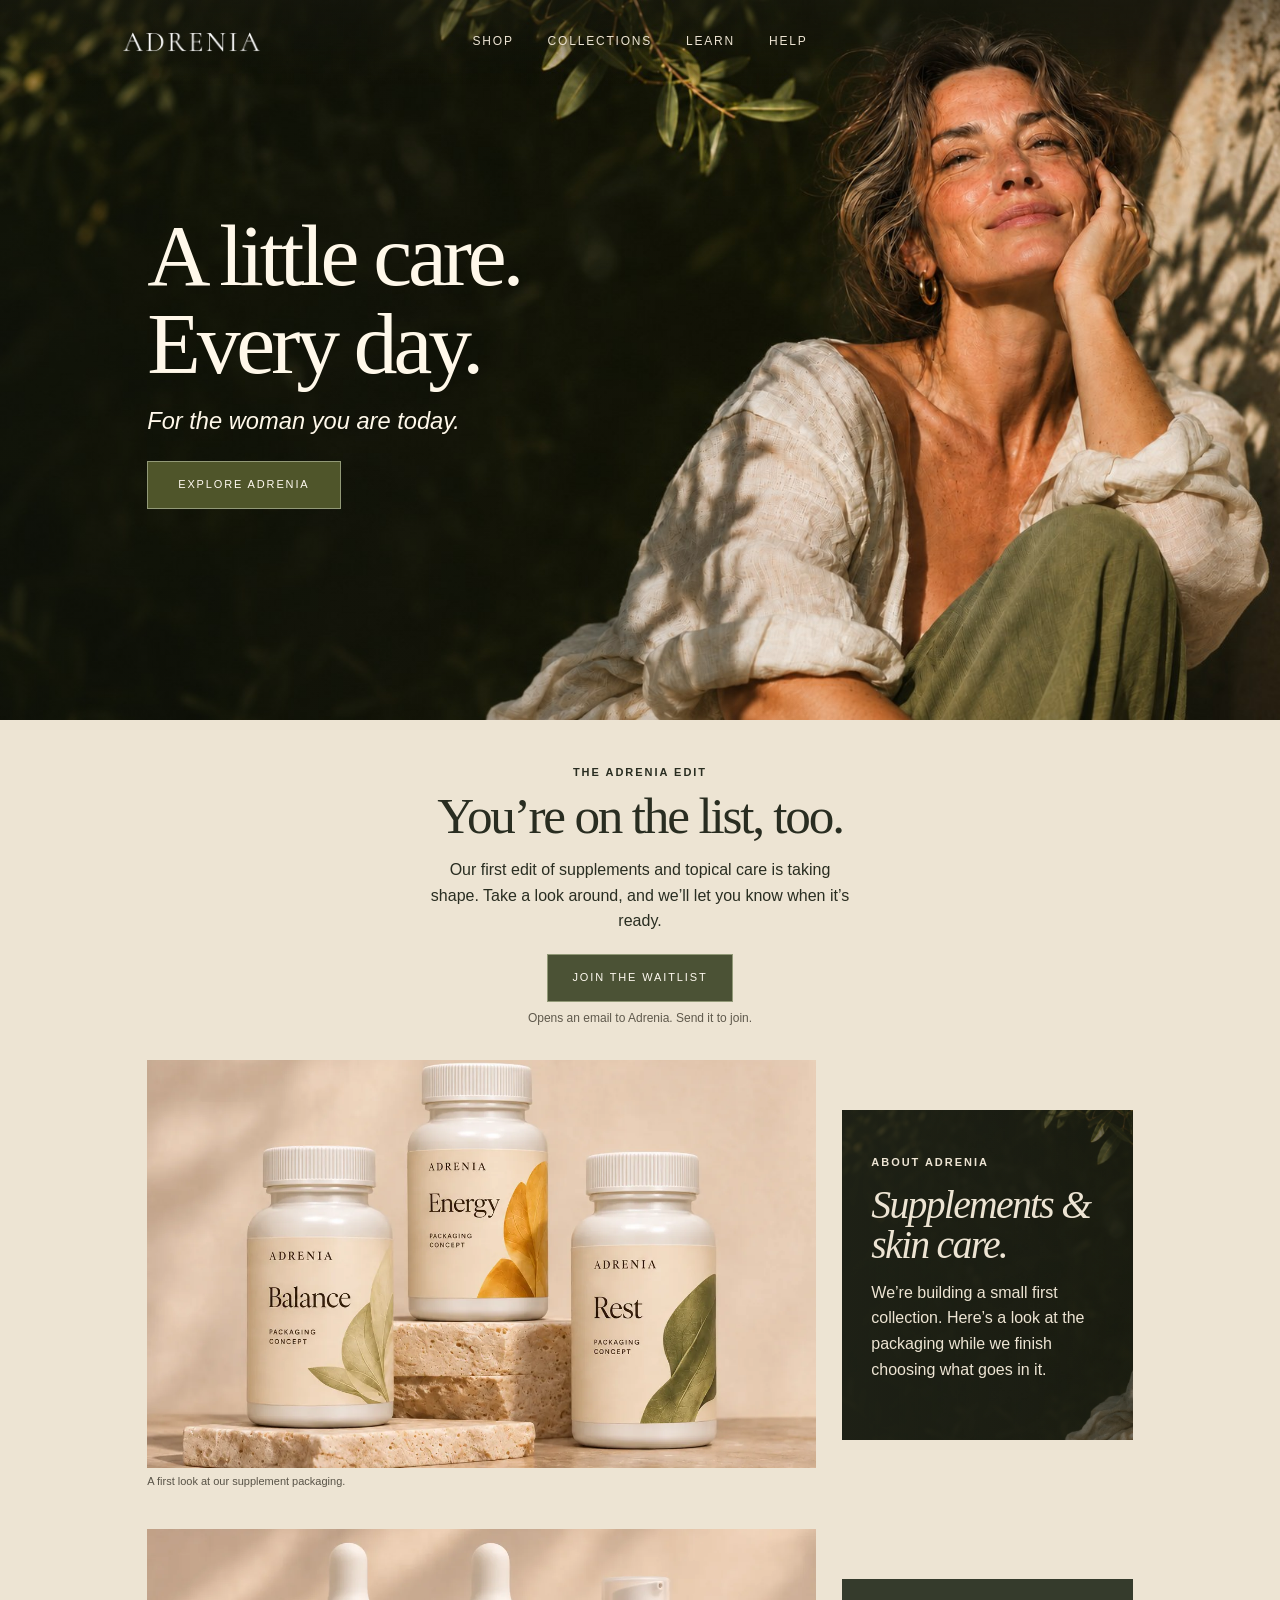
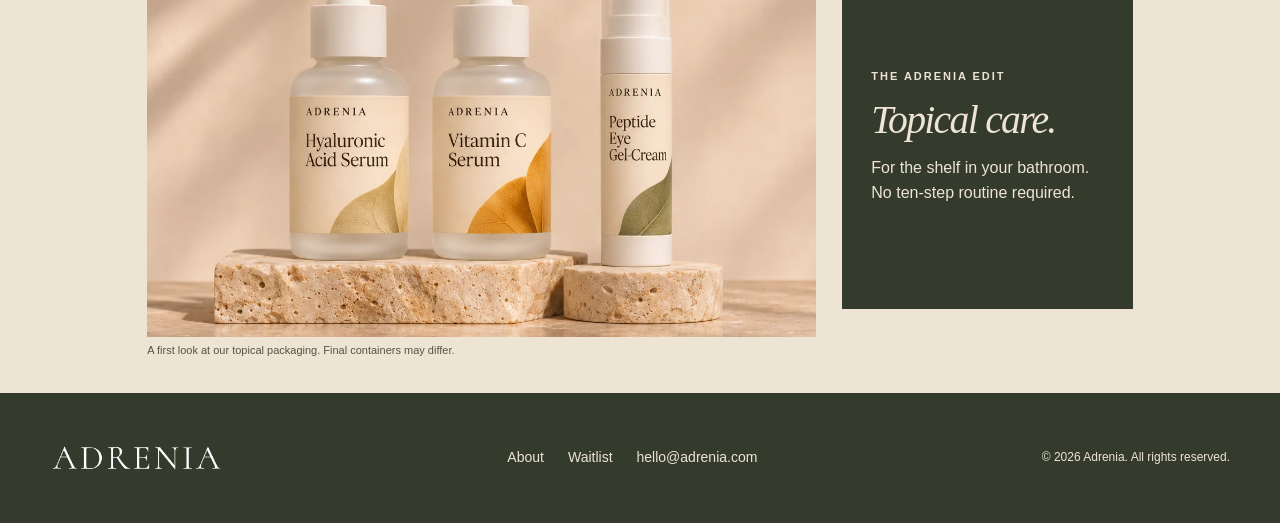
==== commit ad86e615: "Simplify the bottom of the Adrenia preview" ====
--- a/public/index.html
+++ b/public/index.html
@@ -18,8 +18,8 @@
 <nav aria-label="Main navigation">
 <a href="#collection">Shop</a>
 <details><summary>Collections</summary><div class="menu-panel"><a href="#supplements">Supplements</a><a href="#topical-care">Topical care</a></div></details>
-<details><summary>Learn</summary><div class="menu-panel"><a href="#story">Our Story</a><a href="#ritual">The Morning Glass</a></div></details>
-<details><summary>Help</summary><div class="menu-panel"><a href="#faq">FAQ</a><a href="#contact">Contact</a></div></details>
+<details><summary>Learn</summary><div class="menu-panel"><a href="#story">About Adrenia</a></div></details>
+<details><summary>Help</summary><div class="menu-panel"><a href="#waitlist">Waitlist</a><a href="#contact">Contact</a></div></details>
 </nav>
 </div>
 </header>
@@ -42,17 +42,14 @@
 </section>
 <div class="concepts" id="supplements">
 <figure><img src="./assets/balance-energy-rest.webp" alt="Adrenia Balance, Energy and Rest packaging mockups, with white bottles and caps on travertine" width="1250" height="833"><figcaption>A first look at our supplement packaging.</figcaption></figure>
-<aside><p class="eyebrow">Our Story</p><h3>Look a little closer.</h3><p>Good questions belong here.</p><a href="#story">Read our story</a></aside>
+<aside id="story"><p class="eyebrow">About Adrenia</p><h3>Supplements &amp; skin care.</h3><p>We’re building a small first collection. Here’s a look at the packaging while we finish choosing what goes in it.</p></aside>
 </div>
 <div class="concepts topical" id="topical-care">
 <figure><img src="./assets/adrenia-topicals.webp" alt="Adrenia concept labels for Hyaluronic Acid Serum, Vitamin C Serum, and Peptide Eye Gel-Cream on cream-colored bottles" width="1250" height="833" loading="lazy"><figcaption>A first look at our topical packaging. Final containers may differ.</figcaption></figure>
 <aside><p class="eyebrow">The Adrenia edit</p><h3>Topical care.</h3><p>For the shelf in your bathroom. No ten-step routine required.</p></aside>
 </div>
 </section>
-<section class="wrap ritual" id="ritual"><div><p class="eyebrow">The morning glass</p><h2>Before the day gets a say.</h2><p>If the next thing you do is look for your keys, that counts as a morning too.</p></div><ol><li><strong>A glass of water.</strong><span>Start with something simple.</span></li><li><strong>Twenty-seven breaths.</strong><span>Only if you feel like it.</span></li></ol></section>
-<section class="story" id="story"><div class="wrap story-inner"><p class="eyebrow">Our Story</p><div><h2>Good questions belong here.</h2><p>What’s in it? Would I actually use it? Do I even want another bottle on the counter? We think those are good places to start. As for why you make time for any of it, it can simply be for you.</p></div></div></section>
-<section class="wrap faq" id="faq"><h2>FAQ</h2><details><summary>Can I order the products shown here?</summary><p>We’re still putting the first collection together. <a href="#waitlist">Join the waitlist</a> to hear when it’s ready.</p></details></section>
 </main>
-<footer id="contact"><div class="wrap footer-inner"><a class="brand" href="#main" aria-label="Adrenia home"><img src="./assets/adrenia.png" alt="Adrenia"></a><div><a href="#story">Our Story</a><a href="#waitlist">Waitlist</a><a href="mailto:hello@adrenia.com">hello@adrenia.com</a></div><small>© 2026 Adrenia. All rights reserved.</small></div></footer>
+<footer id="contact"><div class="wrap footer-inner"><a class="brand" href="#main" aria-label="Adrenia home"><img src="./assets/adrenia.png" alt="Adrenia"></a><div><a href="#story">About</a><a href="#waitlist">Waitlist</a><a href="mailto:hello@adrenia.com">hello@adrenia.com</a></div><small>© 2026 Adrenia. All rights reserved.</small></div></footer>
 </body>
 </html>
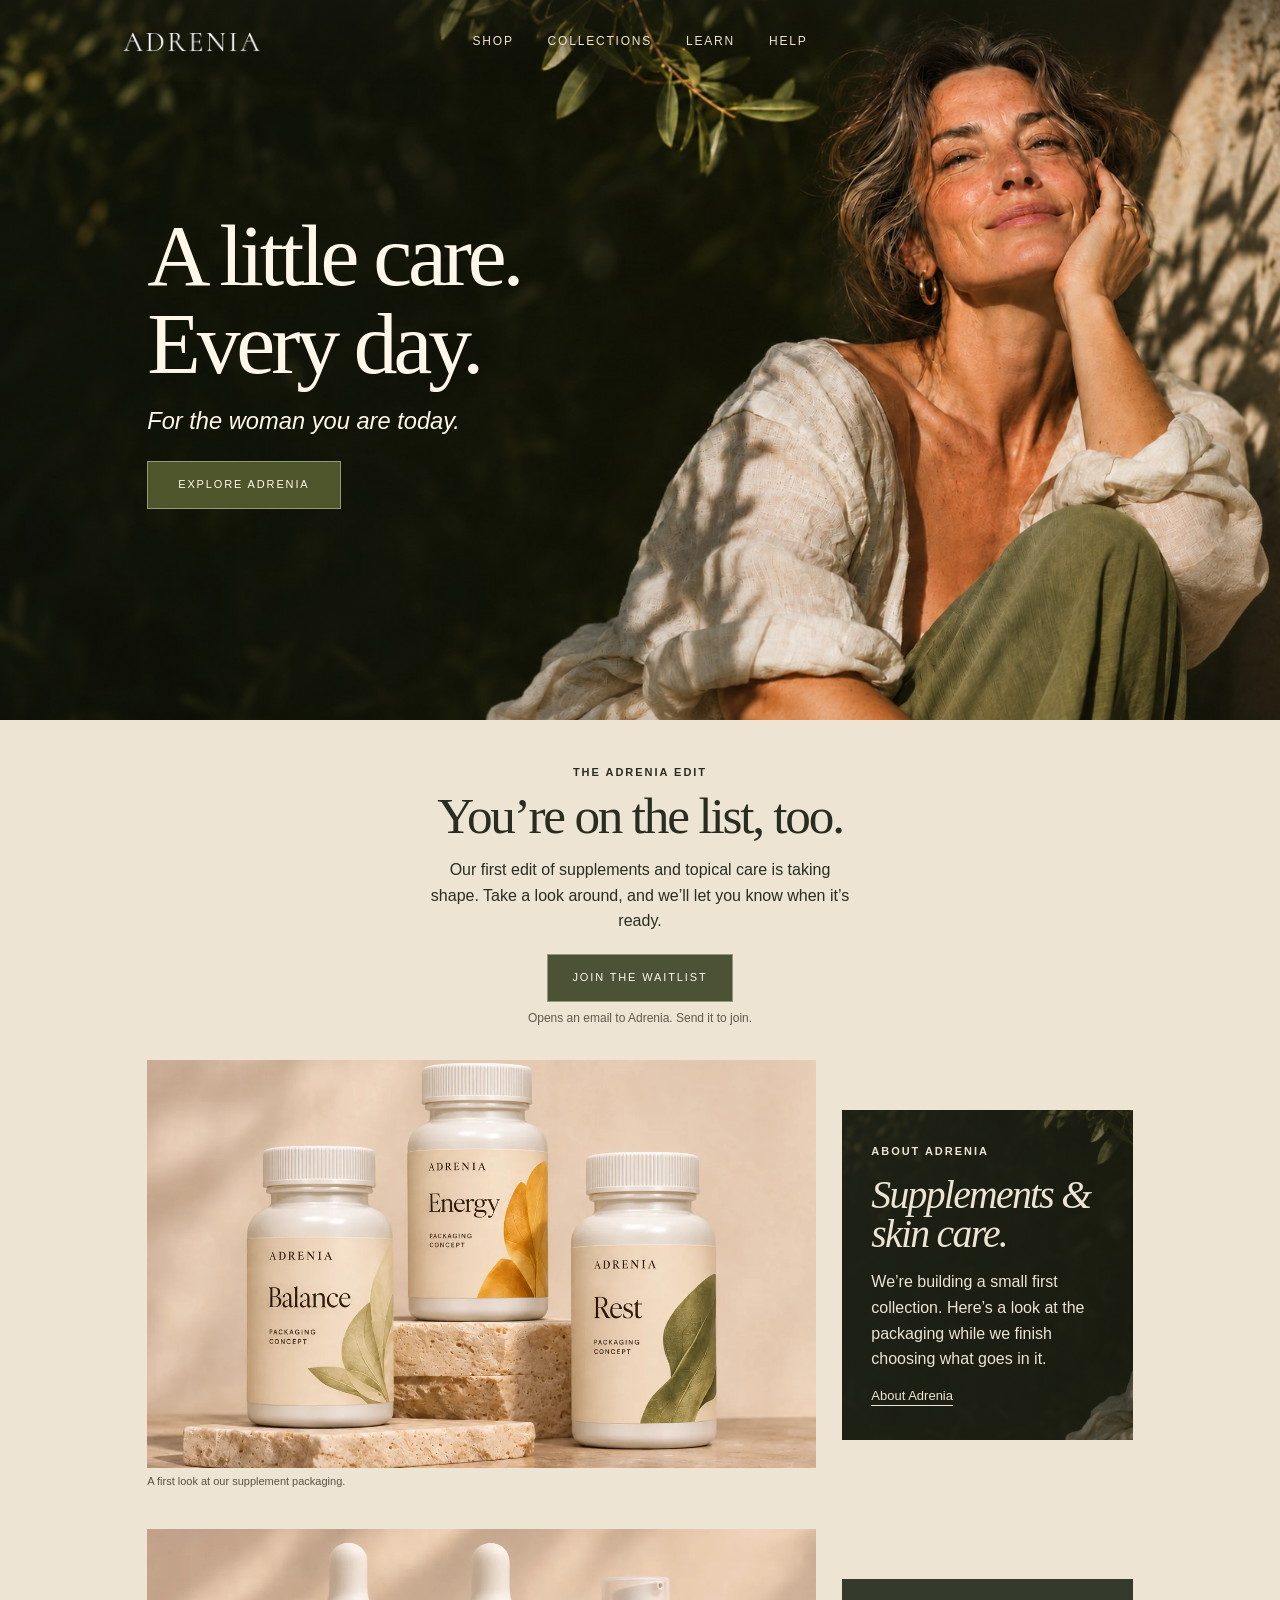
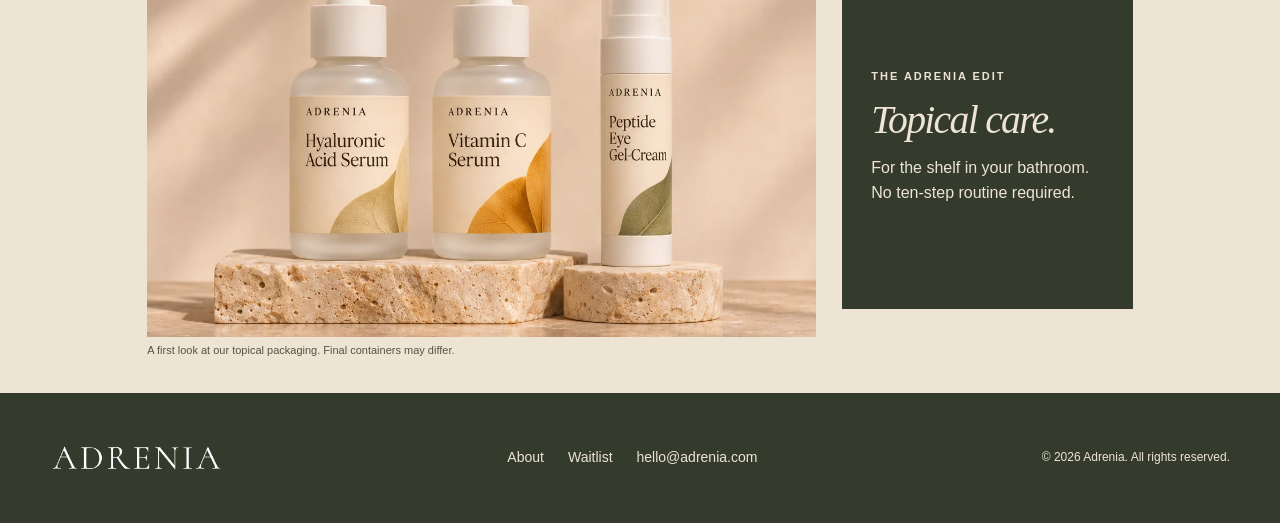
==== commit 7e0e7ab3: "Add dedicated Shop, Collections, Learn, and Help pages" ====
--- a/public/index.html
+++ b/public/index.html
@@ -14,12 +14,12 @@
 <a class="skip" href="#main">Skip to content</a>
 <header class="site-header">
 <div class="wrap masthead">
-<a class="brand" href="#main" aria-label="Adrenia home"><img class="logo-light" src="./assets/adrenia.png" alt="Adrenia"><img class="logo-dark" src="./assets/adrenia-olive.png" alt="" aria-hidden="true"></a>
+<a class="brand" href="/" aria-label="Adrenia home"><img class="logo-light" src="./assets/adrenia.png" alt="Adrenia"><img class="logo-dark" src="./assets/adrenia-olive.png" alt="" aria-hidden="true"></a>
 <nav aria-label="Main navigation">
-<a href="#collection">Shop</a>
-<details><summary>Collections</summary><div class="menu-panel"><a href="#supplements">Supplements</a><a href="#topical-care">Topical care</a></div></details>
-<details><summary>Learn</summary><div class="menu-panel"><a href="#story">About Adrenia</a></div></details>
-<details><summary>Help</summary><div class="menu-panel"><a href="#waitlist">Waitlist</a><a href="#contact">Contact</a></div></details>
+<a href="/shop/">Shop</a>
+<a href="/collections/">Collections</a>
+<a href="/learn/">Learn</a>
+<a href="/help/">Help</a>
 </nav>
 </div>
 </header>
@@ -29,7 +29,7 @@
 <div class="wrap hero-inner">
 <h1 id="headline">A little care.<br>Every day.</h1>
 <p>For the woman you are today.</p>
-<a class="button" href="#collection">Explore Adrenia</a>
+<a class="button" href="/collections/">Explore Adrenia</a>
 </div>
 </section>
 <section class="wrap collection" id="collection">
@@ -42,7 +42,7 @@
 </section>
 <div class="concepts" id="supplements">
 <figure><img src="./assets/balance-energy-rest.webp" alt="Adrenia Balance, Energy and Rest packaging mockups, with white bottles and caps on travertine" width="1250" height="833"><figcaption>A first look at our supplement packaging.</figcaption></figure>
-<aside id="story"><p class="eyebrow">About Adrenia</p><h3>Supplements &amp; skin care.</h3><p>We’re building a small first collection. Here’s a look at the packaging while we finish choosing what goes in it.</p></aside>
+<aside id="story"><p class="eyebrow">About Adrenia</p><h3>Supplements &amp; skin care.</h3><p>We’re building a small first collection. Here’s a look at the packaging while we finish choosing what goes in it.</p><a href="/learn/">About Adrenia</a></aside>
 </div>
 <div class="concepts topical" id="topical-care">
 <figure><img src="./assets/adrenia-topicals.webp" alt="Adrenia concept labels for Hyaluronic Acid Serum, Vitamin C Serum, and Peptide Eye Gel-Cream on cream-colored bottles" width="1250" height="833" loading="lazy"><figcaption>A first look at our topical packaging. Final containers may differ.</figcaption></figure>
@@ -50,6 +50,6 @@
 </div>
 </section>
 </main>
-<footer id="contact"><div class="wrap footer-inner"><a class="brand" href="#main" aria-label="Adrenia home"><img src="./assets/adrenia.png" alt="Adrenia"></a><div><a href="#story">About</a><a href="#waitlist">Waitlist</a><a href="mailto:hello@adrenia.com">hello@adrenia.com</a></div><small>© 2026 Adrenia. All rights reserved.</small></div></footer>
+<footer id="contact"><div class="wrap footer-inner"><a class="brand" href="/" aria-label="Adrenia home"><img src="./assets/adrenia.png" alt="Adrenia"></a><div><a href="/learn/">About</a><a href="#waitlist">Waitlist</a><a href="mailto:hello@adrenia.com">hello@adrenia.com</a></div><small>© 2026 Adrenia. All rights reserved.</small></div></footer>
 </body>
 </html>
--- a/public/style.css
+++ b/public/style.css
@@ -112,3 +112,28 @@
 .waitlist .waitlist-note{font-size:12px;color:#5f594c;margin-top:7px!important}
 .waitlist+.concepts{margin-top:clamp(27px,2.5vw,50px)}
 .footer-inner>div{flex-wrap:wrap}
+
+/* Interior pages keep the homepage's olive and cream palette, without a hero overlay. */
+.masthead nav a[aria-current="page"]{text-decoration:underline;text-underline-offset:.45em}
+.interior .site-header{position:sticky;background:var(--paper);color:var(--ink);border-bottom:1px solid #524a3826}
+.interior .site-header .masthead{background:transparent;color:var(--ink)}
+.interior .masthead .logo-light{display:none}
+.interior .masthead .logo-dark{display:block}
+.interior-main{width:min(77%,1360px);padding-block:clamp(58px,7vw,124px)}
+.interior-heading{max-width:850px;margin-bottom:clamp(34px,4.5vw,72px)}
+.interior-heading h1{font:400 clamp(46px,6.2vw,98px)/.99 var(--serif);letter-spacing:-.05em;margin:.1em 0 .23em}
+.interior-heading>p:last-child{font-size:clamp(17px,1.65vw,23px);margin:0;max-width:50ch}
+.interior-pair,.interior-grid,.brand-notes{display:grid;grid-template-columns:repeat(2,minmax(0,1fr));gap:clamp(24px,4.2vw,74px)}
+.interior-pair{grid-template-columns:minmax(0,1.65fr) minmax(0,1fr);align-items:center;margin-bottom:clamp(35px,5vw,82px)}
+.interior-main h2{font-size:clamp(30px,3.45vw,57px)}
+.interior-photo{margin:0}
+.interior-photo img{width:100%;height:auto}
+.interior-photo figcaption{font-size:12px;color:#5c5647;margin-top:7px}
+.interior-grid h2{margin-top:18px}
+.interior-grid a,.interior-heading a{text-underline-offset:.25em}
+.brand-notes{border-top:1px solid #524a383b;padding-top:24px}
+.brand-notes p,.interior-pair p,.interior-grid p{margin-bottom:17px}
+.interior-end{border-top:1px solid #524a383b;padding-top:23px;margin-top:clamp(32px,4vw,63px)}
+.interior-end p{margin-top:0}
+@media(max-width:850px){.interior-main{width:calc(100% - 42px)}}
+@media(max-width:660px){.interior-pair,.interior-grid,.brand-notes{grid-template-columns:1fr}.interior-grid,.brand-notes{gap:35px}}
